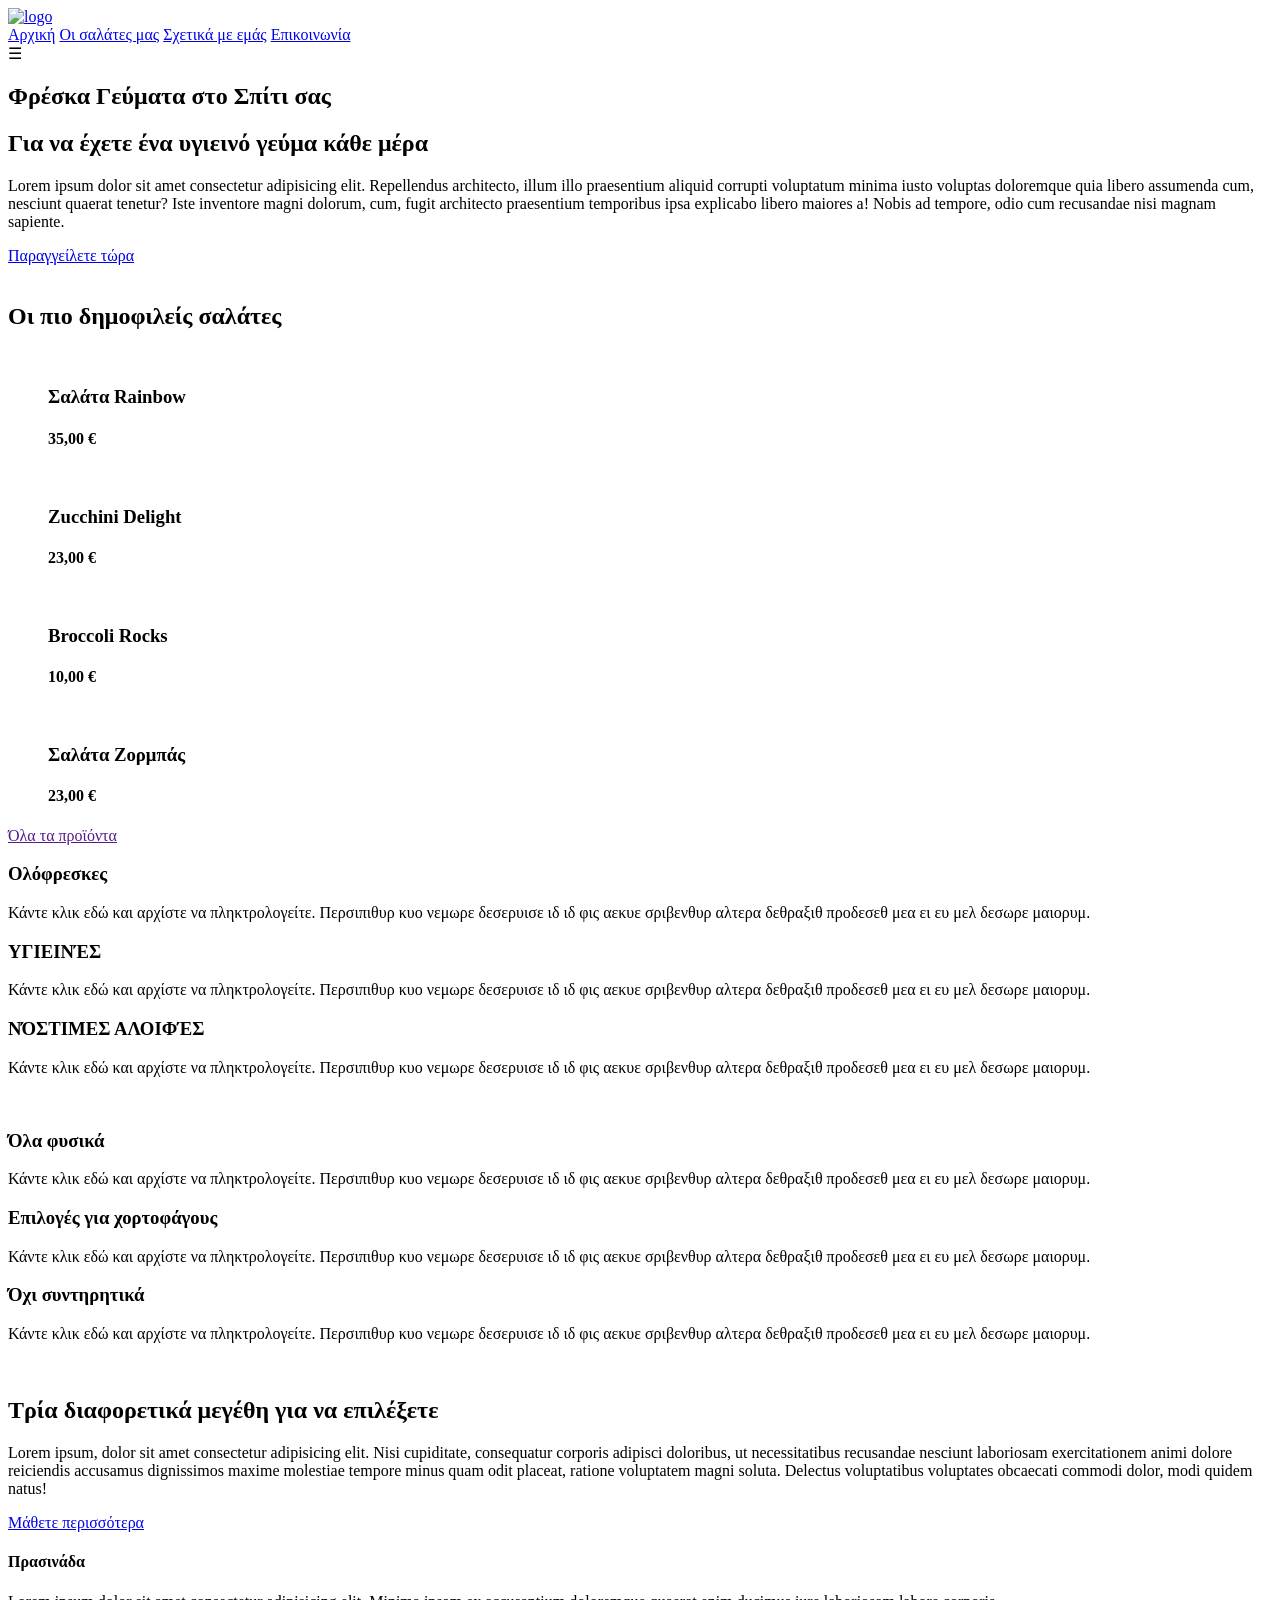
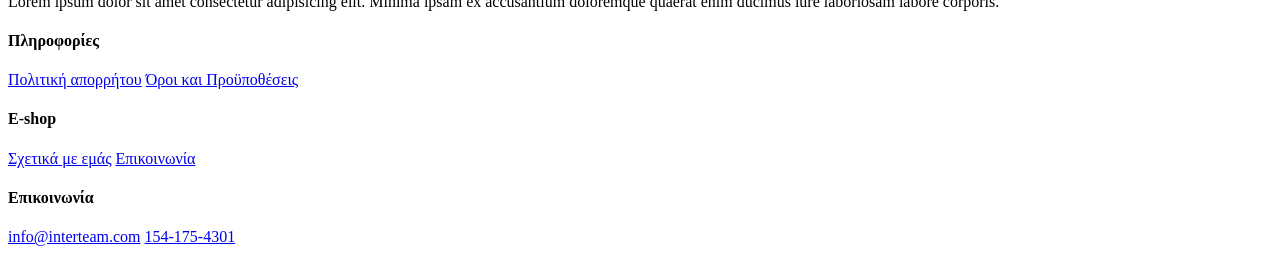
==== index.html @ 9b0ef67f "Add files via upload" ====
<!DOCTYPE html>
<html lang="en">
<head>
    <meta charset="UTF-8">
    <meta name="viewport" content="width=device-width, initial-scale=1.0">
    <link rel="stylesheet" href="css/main.css">
    <link rel="stylesheet" href="css/home.css">
    <script src="js/main.js"></script>


    <title>FreshMeals | Home page</title>
</head>
<body>
    <header>
        <div class="wrapper">
            <a href="home.html"><img src="./images/logo.png" alt="logo" /></a>
            <nav id = "top-menu">
                <a class = "active" href="home.html">Αρχική</a>
                <a href="salads.html">Οι σαλάτες μας</a>
                <a href="about.html">Σχετικά με εμάς</a>
                <a href="contact.html">Επικοινωνία</a>
            </nav>
            <nav id = "icon-menu">☰</nav>
        </div>
    </header>
    <div class="wrapper">
        <main>
            <section class = "two-cols-top">
                <div>
                    <h1>Φρέσκα Γεύματα στο Σπίτι σας</h1>
                    <h2>Για να έχετε ένα υγιεινό γεύμα κάθε μέρα</h2>
                    <p>Lorem ipsum dolor sit amet consectetur adipisicing elit. Repellendus architecto, illum illo praesentium aliquid corrupti voluptatum minima iusto voluptas doloremque quia libero assumenda cum, nesciunt quaerat tenetur? Iste inventore magni dolorum, cum, fugit architecto praesentium temporibus ipsa explicabo libero maiores a! Nobis ad tempore, odio cum recusandae nisi magnam sapiente.</p>
                    <a class = "button" href="#">Παραγγείλετε τώρα</a>
                </div>
                <div>
                    <img src="./images/home-a.jpg" alt="">
                </div>
            </section>

            <section class = "four-cols">
                <h2>Οι πιο δημοφιλείς σαλάτες</h2>
                <div>
                    <figure class = "product">
                        <img src="./images/salad-a.jpg" alt="">
                        <figcaption>
                            <h3>Σαλάτα Rainbow</h3>
                            <h4>35,00 €</h4>
                        </figcaption>
                    </figure>
                    <figure class = "product">
                        <img src="./images/salad-b.jpg" alt="">
                        <figcaption>
                            <h3>Zucchini Delight</h3>
                            <h4>23,00 €</h4>
                        </figcaption>
                    </figure>
                    <figure class = "product">
                        <img src="./images/salad-c.jpg" alt="">
                        <figcaption>
                            <h3>Broccoli Rocks</h3>
                            <h4>10,00 €</h4>
                        </figcaption>
                    </figure>
                    <figure class = "product">
                        <img src="./images/salad-d.jpg" alt="">
                        <figcaption>
                            <h3>Σαλάτα Ζορμπάς</h3>
                            <h4>23,00 €</h4>
                        </figcaption>
                    </figure>
                </div>
                <p><a class = "button" href="">Όλα τα προϊόντα</a></p>
            </section>

            <section class = "three-cols">

                <div>
                    <h3>Ολόφρεσκες</h3>
                    <p>Κάντε κλικ εδώ και αρχίστε να πληκτρολογείτε. Περσιπιθυρ κυο νεμωρε δεσερυισε ιδ ιδ φις αεκυε σριβενθυρ αλτερα δεθραξιθ προδεσεθ μεα ει ευ μελ δεσωρε μαιορυμ.</p>
                    <h3>ΥΓΙΕΙΝΈΣ</h3>
                    <p>Κάντε κλικ εδώ και αρχίστε να πληκτρολογείτε. Περσιπιθυρ κυο νεμωρε δεσερυισε ιδ ιδ φις αεκυε σριβενθυρ αλτερα δεθραξιθ προδεσεθ μεα ει ευ μελ δεσωρε μαιορυμ.</p>
                    <h3>ΝΌΣΤΙΜΕΣ ΑΛΟΙΦΈΣ</h3>
                    <p>Κάντε κλικ εδώ και αρχίστε να πληκτρολογείτε. Περσιπιθυρ κυο νεμωρε δεσερυισε ιδ ιδ φις αεκυε σριβενθυρ αλτερα δεθραξιθ προδεσεθ μεα ει ευ μελ δεσωρε μαιορυμ.</p>
                </div>

                <div>
                    <img src="./images/home-b.jpg" alt="">
                </div>

                <div>
                    <h3>Όλα φυσικά</h3>
                    <p>Κάντε κλικ εδώ και αρχίστε να πληκτρολογείτε. Περσιπιθυρ κυο νεμωρε δεσερυισε ιδ ιδ φις αεκυε σριβενθυρ αλτερα δεθραξιθ προδεσεθ μεα ει ευ μελ δεσωρε μαιορυμ.</p>

                    <h3>Επιλογές για χορτοφάγους</h3>
                    <p>Κάντε κλικ εδώ και αρχίστε να πληκτρολογείτε. Περσιπιθυρ κυο νεμωρε δεσερυισε ιδ ιδ φις αεκυε σριβενθυρ αλτερα δεθραξιθ προδεσεθ μεα ει ευ μελ δεσωρε μαιορυμ.</p>
                    <h3>Όχι συντηρητικά</h3>
                    <p>Κάντε κλικ εδώ και αρχίστε να πληκτρολογείτε. Περσιπιθυρ κυο νεμωρε δεσερυισε ιδ ιδ φις αεκυε σριβενθυρ αλτερα δεθραξιθ προδεσεθ μεα ει ευ μελ δεσωρε μαιορυμ.</p>
                </div>
            </section>

            <section class = "two-cols-bottom">
                <div>
                    <img src="./images/home-c.jpg" alt="">
                </div>
                <div>
                    <h2>Τρία διαφορετικά μεγέθη για να επιλέξετε</h2>
                    <p>Lorem ipsum, dolor sit amet consectetur adipisicing elit. Nisi cupiditate, consequatur corporis adipisci doloribus, ut necessitatibus recusandae nesciunt laboriosam exercitationem animi dolore reiciendis accusamus dignissimos maxime molestiae tempore minus quam odit placeat, ratione voluptatem magni soluta. Delectus voluptatibus voluptates obcaecati commodi dolor, modi quidem natus!</p>
                    <a class = "button" href="#">Μάθετε περισσότερα</a>
                </div>
            </section>
        </main>
    </div> <!-- end of wrapper -->
    <footer>
        <div class="wrapper">
            <div>
                <h4>Πρασινάδα</h4>
                <p>Lorem ipsum dolor sit amet consectetur adipisicing elit. Minima ipsam ex accusantium doloremque quaerat enim ducimus iure laboriosam labore corporis.</p>
            </div>

            <div>
                <h4>Πληροφορίες</h4>
                <a href="#">Πολιτική απορρήτου</a>
                <a href="#">Όροι και Προϋποθέσεις</a>
            </div>

            <div>
                <h4>E-shop</h4>
                <a href="#">Σχετικά με εμάς</a>
                <a href="#">Επικοινωνία</a>
            </div>

            <div>
                <h4>Επικοινωνία</h4>
                <a href="mailto:info@interteam.com">info@interteam.com</a>
                <a href="tel:154-175-4301">154-175-4301</a>
            </div>
        </div>
    </footer>
</body>
</html>
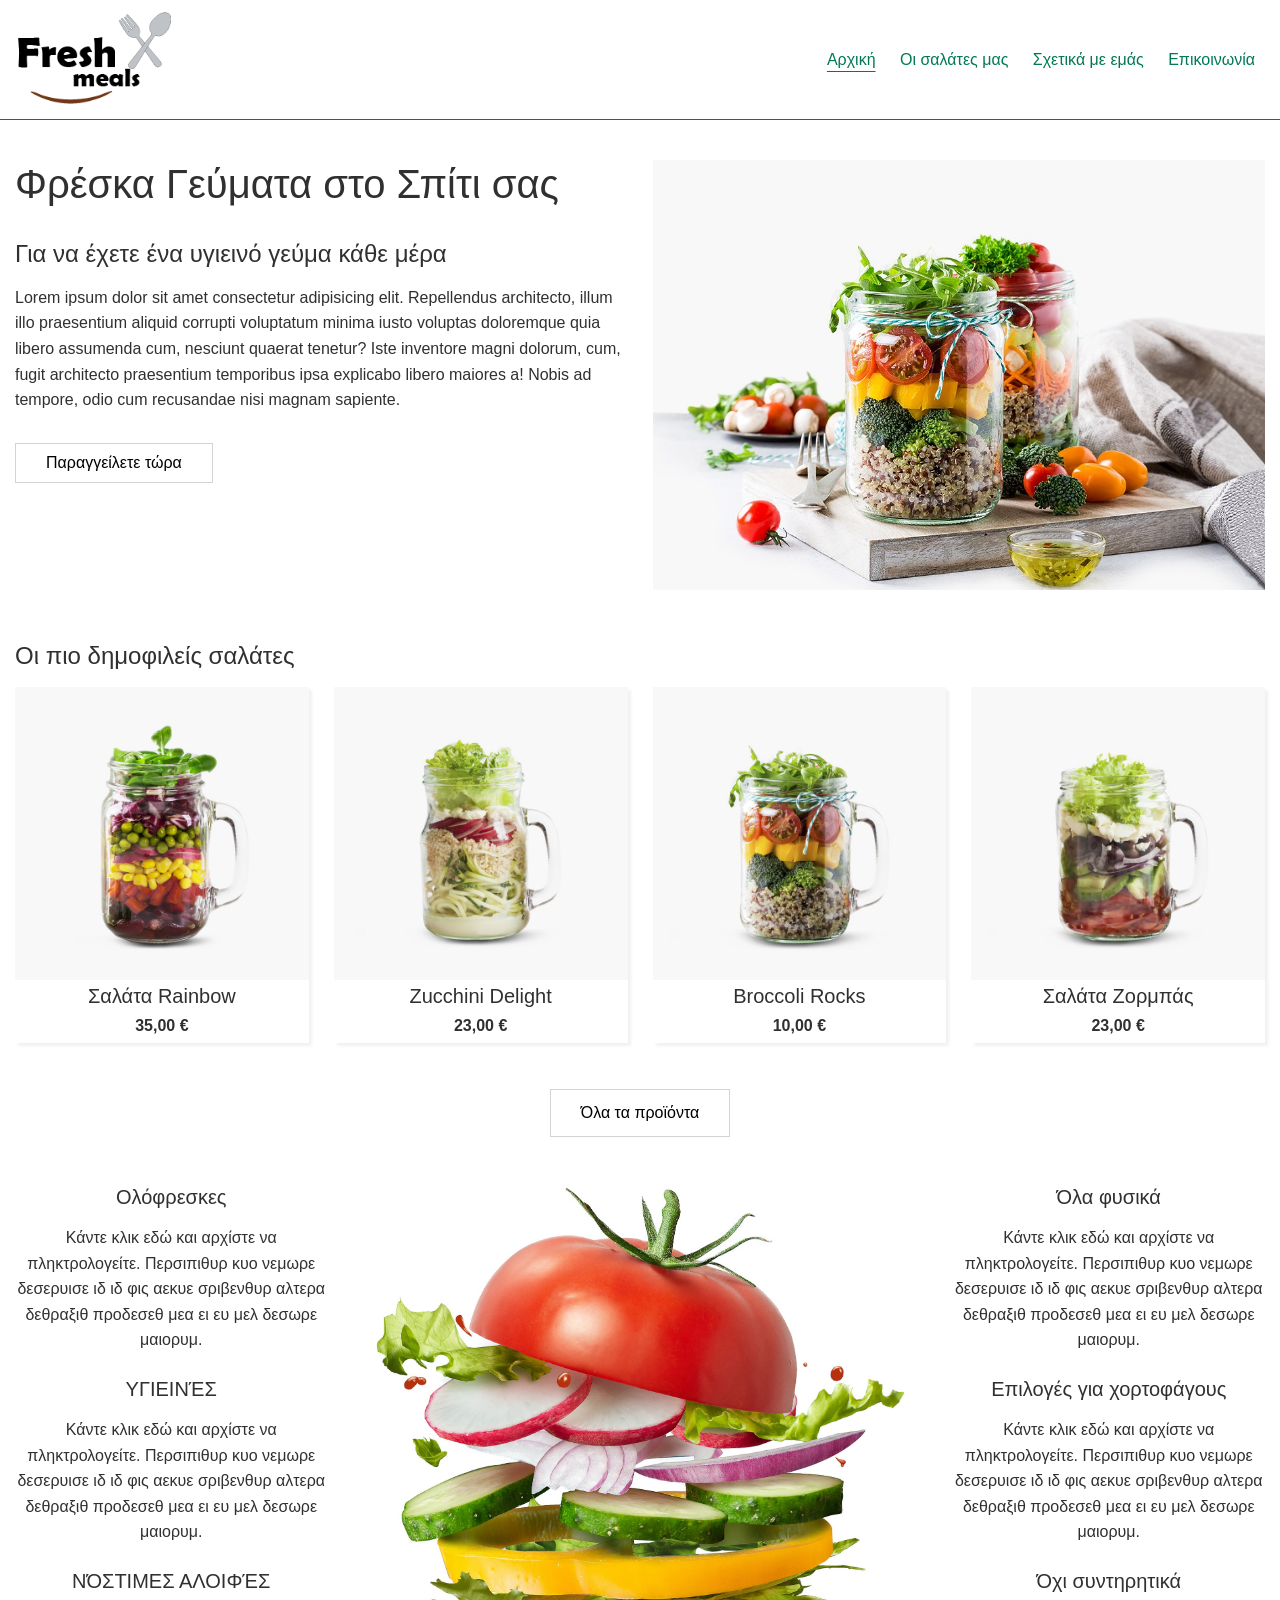
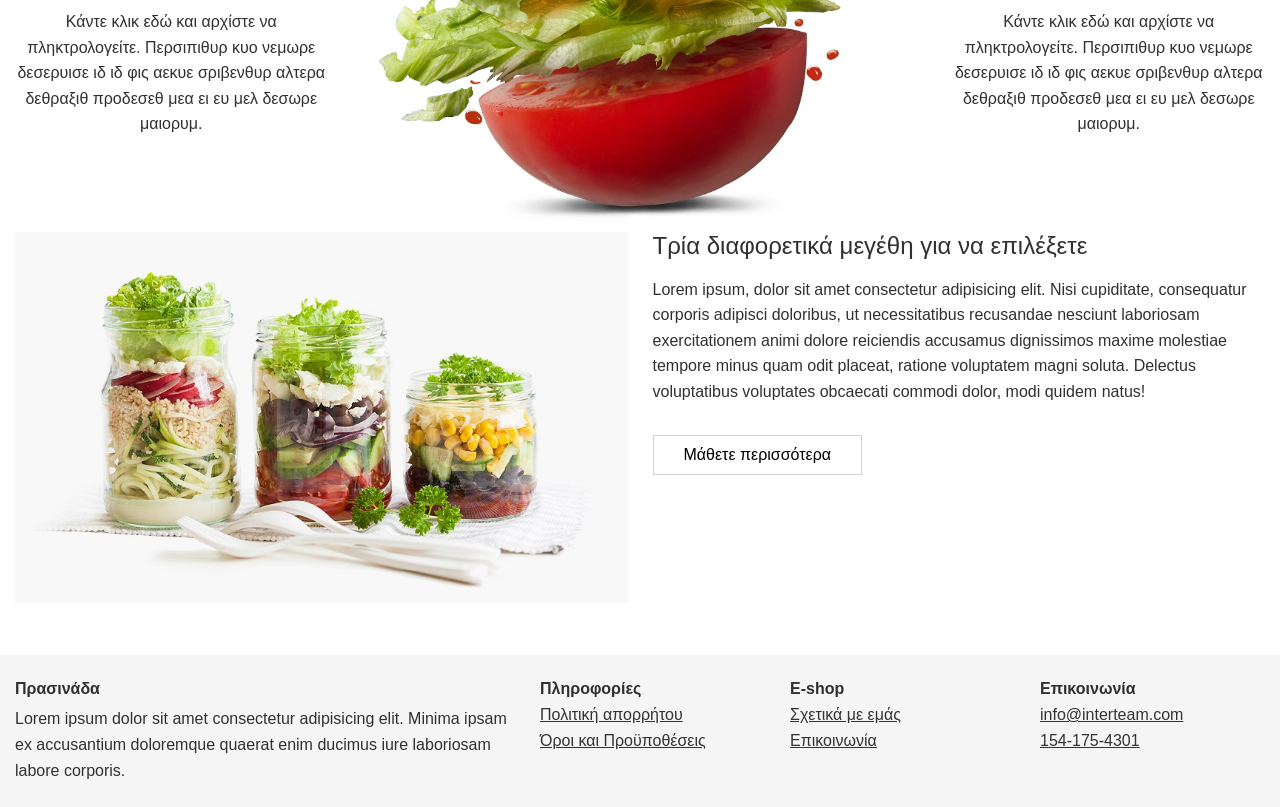
==== commit 5e2a6e71: "Add files via upload" ====
--- a/index.html
+++ b/index.html
@@ -3,9 +3,9 @@
 <head>
     <meta charset="UTF-8">
     <meta name="viewport" content="width=device-width, initial-scale=1.0">
-    <link rel="stylesheet" href="css/main.css">
-    <link rel="stylesheet" href="css/home.css">
-    <script src="js/main.js"></script>
+    <link rel="stylesheet" href="main.css">
+    <link rel="stylesheet" href="home.css">
+    <script src="main.js"></script> 
 
 
     <title>FreshMeals | Home page</title>
@@ -13,7 +13,7 @@
 <body>
     <header>
         <div class="wrapper">
-            <a href="home.html"><img src="./images/logo.png" alt="logo" /></a>
+            <a href="home.html"><img src="logo.png" alt="logo" /></a>
             <nav id = "top-menu">
                 <a class = "active" href="home.html">Αρχική</a>
                 <a href="salads.html">Οι σαλάτες μας</a>
@@ -33,7 +33,7 @@
                     <a class = "button" href="#">Παραγγείλετε τώρα</a>
                 </div>
                 <div>
-                    <img src="./images/home-a.jpg" alt="">
+                    <img src="home-a.jpg" alt="">
                 </div>
             </section>
 
@@ -41,28 +41,28 @@
                 <h2>Οι πιο δημοφιλείς σαλάτες</h2>
                 <div>
                     <figure class = "product">
-                        <img src="./images/salad-a.jpg" alt="">
+                        <img src="salad-a.jpg" alt="">
                         <figcaption>
                             <h3>Σαλάτα Rainbow</h3>
                             <h4>35,00 €</h4>
                         </figcaption>
                     </figure>
                     <figure class = "product">
-                        <img src="./images/salad-b.jpg" alt="">
+                        <img src="salad-b.jpg" alt="">
                         <figcaption>
                             <h3>Zucchini Delight</h3>
                             <h4>23,00 €</h4>
                         </figcaption>
                     </figure>
                     <figure class = "product">
-                        <img src="./images/salad-c.jpg" alt="">
+                        <img src="salad-c.jpg" alt="">
                         <figcaption>
                             <h3>Broccoli Rocks</h3>
                             <h4>10,00 €</h4>
                         </figcaption>
                     </figure>
                     <figure class = "product">
-                        <img src="./images/salad-d.jpg" alt="">
+                        <img src="salad-d.jpg" alt="">
                         <figcaption>
                             <h3>Σαλάτα Ζορμπάς</h3>
                             <h4>23,00 €</h4>
@@ -84,7 +84,7 @@
                 </div>
 
                 <div>
-                    <img src="./images/home-b.jpg" alt="">
+                    <img src="home-b.jpg" alt="">
                 </div>
 
                 <div>
@@ -100,7 +100,7 @@
 
             <section class = "two-cols-bottom">
                 <div>
-                    <img src="./images/home-c.jpg" alt="">
+                    <img src="/home-c.jpg" alt="">
                 </div>
                 <div>
                     <h2>Τρία διαφορετικά μεγέθη για να επιλέξετε</h2>
--- a/main.css
+++ b/main.css
@@ -0,0 +1,229 @@
+/* @font-face { 
+	font-family: Caudex; 
+	src: url('./../fonts/Caudex/Caudex-Regular.ttf'); 
+} */
+
+* {
+    padding: 0px;
+    margin: 0px;
+    text-decoration: none;
+    box-sizing: border-box;
+    border: none;
+    outline: none;
+}
+
+body {
+    /* font-family: Caudex, serif; */
+    font-family: 'Trebuchet MS', sans-serif;
+    font-weight: 300;
+    font-style: normal;
+    font-size: 16px;
+    color: rgb(48, 48, 48);
+    font-weight: normal;
+    --primaryColor: rgb(0, 122, 86);
+    --maxWidth: 1250px;
+}
+
+h1 {
+    font-size: 2.5rem;
+    margin-bottom: 2rem;
+    line-height: 120%;
+    font-weight: normal;
+}
+h2 {
+    font-size: 1.5rem;
+    margin-bottom: 1rem;
+    line-height: 120%;
+    font-weight: normal;
+}
+h3 {
+    font-size: 1.25rem;
+    margin-bottom: 0.5rem;
+    line-height: 120%;
+    font-weight: normal;
+}
+h4 {
+    font-size: 1rem;
+    margin-bottom: 0.5rem;
+    line-height: 120%;
+}
+
+p {
+    line-height: 160%;
+}
+
+figure.product {
+    width: 100%;
+    margin-bottom: 1rem;
+    box-shadow: 3px 3px 3px rgb(241, 241, 241);
+    cursor: pointer;
+    transition: all 0.5s;
+}
+figure.product > img {
+    width: 100%;
+}
+figure.product > figcaption {
+    text-align: center;
+}
+figure.product:hover {
+    box-shadow: 3px 3px 3px lightgray;
+}
+
+.wrapper {
+    width: 100%;
+    max-width: var(--maxWidth);
+    margin: auto;
+}
+
+.active {
+    color: var(--primaryColor);
+    text-decoration: underline;
+    text-underline-offset: 6px;
+}
+
+.block {
+    display: block;
+}
+
+a.button {
+    display:inline-block;
+    border: solid thin lightgray;
+    padding: 10px 30px;
+    width:fit-content;
+    color: black;
+    transition: all 0.5s;
+}
+a.button:hover {
+color: var(--primaryColor);
+}
+
+header {
+    width: 100%;
+    height: 120px;
+    margin-bottom: 2.5rem;
+    border-bottom: solid thin var(--primaryColor);
+}
+header > div.wrapper {
+    width: 100%;
+    height: 100%;
+    display: flex;
+    justify-content: space-between;
+    align-items: center;
+}
+header > div.wrapper > a {
+    height: 80%;
+}
+header > div.wrapper > a > img {
+    height: 100%;
+}
+header > div.wrapper > nav#top-menu > a {
+    color: var(--primaryColor);
+    display: inline-block;
+    padding: 5px 10px;
+    font-size: 1rem;
+    transition: all 0.5s;
+}
+header > div.wrapper > nav#top-menu > a:hover {
+    color: var(--primaryColor);
+    text-decoration: underline;
+    text-underline-offset: 6px;
+}
+header > div.wrapper > nav#icon-menu {
+    display: none;
+    color: var(--primaryColor);
+    font-size: 2.5rem;
+    margin-right: 0.2rem;
+    cursor: pointer;
+}
+
+main {
+    width: 100%;
+
+}
+
+footer {
+    width: 100%;
+    margin-top: 3rem;
+    background-color: rgb(245, 245, 245);
+}
+footer > div.wrapper {
+    display: flex;
+    justify-content: space-between;
+    padding: 1.5rem 0;
+}
+footer > div.wrapper > div {
+    width: 18%;
+}
+footer > div.wrapper > div:nth-child(1) {
+    width: 40%;
+}
+footer > div.wrapper > div > a {
+    margin-bottom: 0.5rem;
+    display: block;
+    text-decoration: underline;
+    color: #333;
+}
+footer > div.wrapper > div a:hover {
+    color: gray;
+}
+
+@media (width < 1280px) {
+    footer {
+        padding-right: 1%;
+        padding-left: 1%;
+    }
+}
+
+/* @media (width < 800px) {
+    header > div.wrapper > nav#top-menu {
+        display: none;
+    }
+    header > div.wrapper > nav#icon-menu {
+        display: block;
+    }
+}
+
+ */
+@media (width < 800px) {
+	header > div.wrapper > nav#top-menu {
+		display: none;
+		background-color: rgba(255, 255, 255, 0.9);
+		box-shadow: 2px 2px 2px lightGray;
+		border: solid thin gray;
+		position: absolute;
+		width: 100%;
+		max-width: 380px;
+		right: 8px;
+		top: 6rem;
+		padding: 0.5rem;
+	}
+
+	header > div.wrapper > nav#top-menu.block {
+		display: block;
+	}
+
+	header > div.wrapper > nav#top-menu a {
+		width: 100%;
+        margin-bottom: .5rem;
+	}
+
+	header > div.wrapper > nav#icon-menu {
+		display: block;
+	}
+}
+
+@media (width < 780px) {
+    footer > div.wrapper {
+        flex-direction: column;
+    }
+
+    footer > div.wrapper > div {
+        width: 100%;
+        margin-bottom: 1.5rem;
+    }
+
+    footer > div.wrapper > div:nth-child(1) {
+        width: 100%;
+        margin-bottom: 1.5rem;
+    }
+}
--- a/home.css
+++ b/home.css
@@ -0,0 +1,144 @@
+.two-cols-top {
+    width: 100%;
+    display: flex;
+    flex-direction: row;
+    justify-content: space-between;
+    margin-bottom: 48px;
+}
+
+.two-cols-top div {
+    width: 49%;
+}
+
+.two-cols-top div:nth-child(1) p {
+    margin-bottom: 30px;
+} 
+
+.two-cols-top div:nth-child(2) img {
+    width: 100%;
+}
+
+.two-cols-bottom {
+    width: 100%;
+    display: flex;
+    flex-direction: row;
+    justify-content: space-between;
+    margin-bottom: 48px;
+}
+
+.two-cols-bottom div {
+    width: 49%;
+}
+
+.two-cols-bottom div:nth-child(2) p {
+    margin-bottom: 30px;
+} 
+
+.two-cols-bottom div:nth-child(1) img {
+    width: 100%;
+}
+
+.three-cols {
+    width: 100%;
+    display:flex;
+    flex-wrap: wrap;
+    justify-content: space-between;
+}
+
+.three-cols div:nth-child(1) {
+    width: 25%;
+    text-align: center;
+}
+.three-cols div:nth-child(2) {
+    width: 44%;
+}
+.three-cols div:nth-child(3) {
+    width: 25%;
+    text-align: center;
+}
+.three-cols div:nth-child(2) img {
+    width: 100%;
+}
+.three-cols div h3 {
+    margin-bottom: 16px;
+}
+.three-cols div p {
+    margin-bottom: 24px;
+}
+
+.four-cols {
+    margin-bottom: 48px;
+}
+
+.four-cols h1 {
+    font-size: 48px;
+    margin-bottom: 30px;
+    line-height: 120%;
+    text-align: center;
+}
+
+.four-cols div {
+    display: flex;
+    flex-wrap: wrap;
+    justify-content: space-between;
+}
+
+.four-cols div figure {
+    width: 23.5%;
+}
+
+.four-cols p {
+    text-align: center;
+    margin-top: 30px;
+}
+
+@media (width < 850px) {
+    .three-cols div:nth-child(1) {
+        width: 100%;
+        margin: 0 0.5rem;
+    }
+    .three-cols div:nth-child(2) {
+        width: 100%;
+    }
+    .three-cols div:nth-child(3) {
+        width: 100%;
+        margin: 0 0.5rem;
+    }
+}
+
+@media (width < 800px) {
+    .four-cols div figure {
+        width: 49%;
+        margin-bottom: 1.5rem;
+    }
+}
+
+@media (width < 680px) {
+    .two-cols-top {
+        flex-direction: column;
+    }
+    .two-cols-top div {
+        width: 100%;
+        margin-bottom: 2rem;
+    }
+    .two-cols-top div:nth-child(1) {
+        padding: 0 0.5rem;
+    }
+
+    .two-cols-bottom {
+        flex-direction: column-reverse;
+    }
+    .two-cols-bottom div {
+        width: 100%;
+        margin-bottom: 2rem;
+    }
+    .two-cols-bottom div:nth-child(2) {
+        padding: 0 0.5rem;
+    }    
+}
+
+@media (width < 560px) {
+    .four-cols div figure {
+        width: 100%;
+    }
+}
